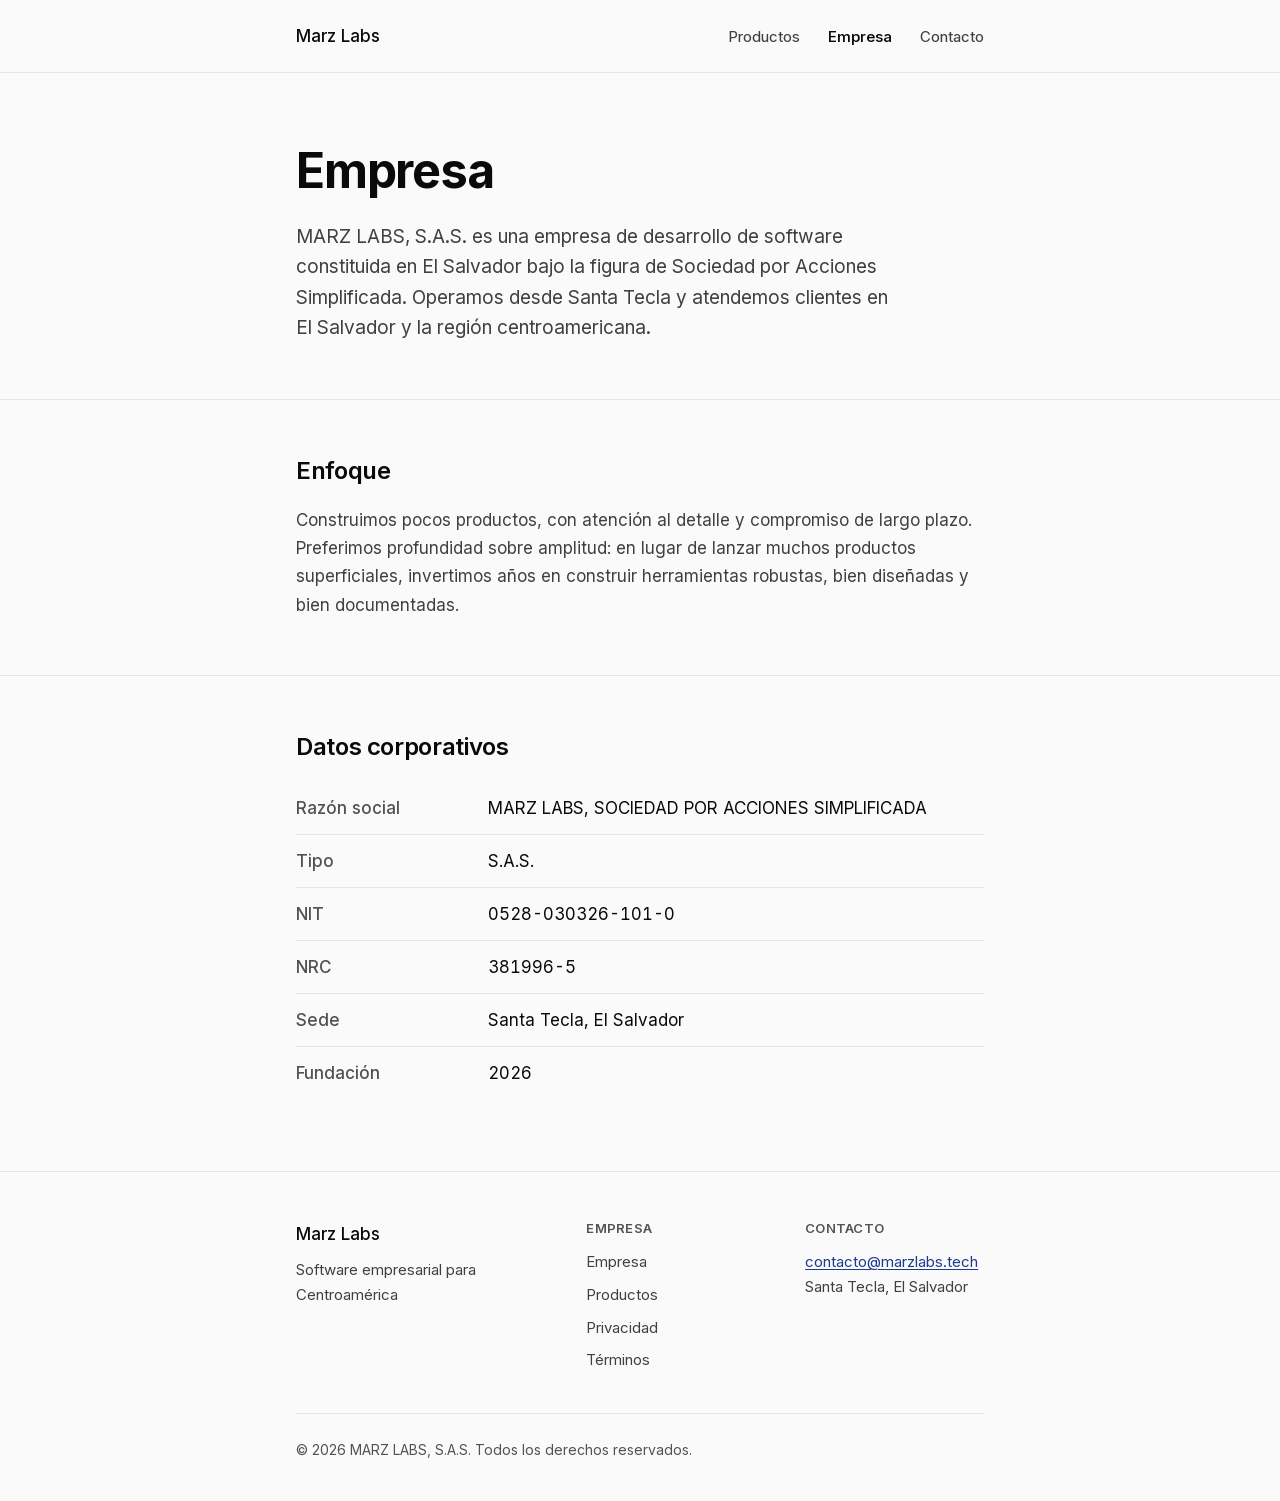
==== company.html @ fd4da70e "Initial commit: sitio corporativo marzlabs.tech Sitio institucional estático de MARZ LABS, S.A.S. — " ====
<!doctype html>
<html lang="es">
<head>
  <meta charset="utf-8">
  <meta name="viewport" content="width=device-width, initial-scale=1">
  <script>document.documentElement.classList.add('js');</script>

  <title>Empresa — Marz Labs</title>
  <meta name="description" content="MARZ LABS, S.A.S. es una empresa de desarrollo de software constituida en El Salvador. Datos corporativos, enfoque y sede en Santa Tecla, La Libertad.">
  <link rel="canonical" href="https://marzlabs.tech/company.html">

  <!-- Open Graph -->
  <meta property="og:type" content="website">
  <meta property="og:site_name" content="Marz Labs">
  <meta property="og:locale" content="es_ES">
  <meta property="og:title" content="Empresa — Marz Labs">
  <meta property="og:description" content="MARZ LABS, S.A.S., empresa de desarrollo de software constituida en El Salvador. Datos corporativos, enfoque y sede en Santa Tecla.">
  <meta property="og:url" content="https://marzlabs.tech/company.html">
  <meta property="og:image" content="https://marzlabs.tech/assets/og-image.png">
  <meta property="og:image:width" content="1200">
  <meta property="og:image:height" content="630">
  <meta property="og:image:alt" content="Marz Labs — Software empresarial para Centroamérica">

  <!-- Twitter -->
  <meta name="twitter:card" content="summary_large_image">
  <meta name="twitter:title" content="Empresa — Marz Labs">
  <meta name="twitter:description" content="MARZ LABS, S.A.S., empresa de desarrollo de software constituida en El Salvador. Datos corporativos, enfoque y sede en Santa Tecla.">
  <meta name="twitter:image" content="https://marzlabs.tech/assets/og-image.png">

  <!-- Iconos -->
  <link rel="icon" href="/favicon.ico" sizes="32x32">
  <link rel="icon" href="/favicon.svg" type="image/svg+xml">
  <link rel="apple-touch-icon" href="/apple-touch-icon.png">

  <!-- Fuente auto-alojada -->
  <link rel="preload" href="/assets/fonts/inter-latin.woff2" as="font" type="font/woff2" crossorigin>
  <link rel="stylesheet" href="/assets/styles.css">
  <meta name="theme-color" content="#fafafa">

  <script src="/assets/menu.js" defer></script>

  <!-- Datos estructurados de organización -->
  <script type="application/ld+json">
  {
    "@context": "https://schema.org",
    "@type": "Organization",
    "name": "MARZ LABS, SOCIEDAD POR ACCIONES SIMPLIFICADA",
    "alternateName": "Marz Labs",
    "url": "https://marzlabs.tech",
    "logo": "https://marzlabs.tech/apple-touch-icon.png",
    "email": "contacto@marzlabs.tech",
    "foundingDate": "2026",
    "founder": { "@type": "Person", "name": "Mario Leonel Juárez Zúniga" },
    "taxID": "0528-030326-101-0",
    "address": {
      "@type": "PostalAddress",
      "addressLocality": "Santa Tecla",
      "addressRegion": "La Libertad",
      "addressCountry": "SV"
    },
    "areaServed": "Centroamérica"
  }
  </script>
</head>
<body>
  <a class="skip-link" href="#main">Saltar al contenido</a>

  <header class="site-header">
    <div class="container">
      <a class="wordmark" href="/">Marz Labs</a>
      <button class="nav-toggle" type="button" aria-expanded="false" aria-controls="primary-nav">
        <span class="bars" aria-hidden="true"></span>
        Menú
      </button>
      <nav class="site-nav" id="primary-nav" aria-label="Navegación principal">
        <ul class="nav-list">
          <li><a href="/products.html">Productos</a></li>
          <li><a href="/company.html" aria-current="page">Empresa</a></li>
          <li><a href="/contact.html">Contacto</a></li>
        </ul>
      </nav>
    </div>
  </header>

  <main id="main">
    <section class="section section-lead">
      <div class="container">
        <h1>Empresa</h1>
        <p class="lead">MARZ LABS, S.A.S. es una empresa de desarrollo de software constituida en El Salvador bajo la figura de Sociedad por Acciones Simplificada. Operamos desde Santa Tecla y atendemos clientes en El Salvador y la región centroamericana.</p>
      </div>
    </section>

    <section class="section">
      <div class="container prose">
        <h2>Enfoque</h2>
        <p>Construimos pocos productos, con atención al detalle y compromiso de largo plazo. Preferimos profundidad sobre amplitud: en lugar de lanzar muchos productos superficiales, invertimos años en construir herramientas robustas, bien diseñadas y bien documentadas.</p>
      </div>
    </section>

    <section class="section">
      <div class="container">
        <h2>Datos corporativos</h2>
        <table class="data-table">
          <caption class="visually-hidden">Datos corporativos de MARZ LABS, S.A.S.</caption>
          <tbody>
            <tr>
              <th scope="row">Razón social</th>
              <td>MARZ LABS, SOCIEDAD POR ACCIONES SIMPLIFICADA</td>
            </tr>
            <tr>
              <th scope="row">Tipo</th>
              <td>S.A.S.</td>
            </tr>
            <tr>
              <th scope="row">NIT</th>
              <td>0528-030326-101-0</td>
            </tr>
            <tr>
              <th scope="row">NRC</th>
              <td>381996-5</td>
            </tr>
            <tr>
              <th scope="row">Sede</th>
              <td>Santa Tecla, El Salvador</td>
            </tr>
            <tr>
              <th scope="row">Fundación</th>
              <td>2026</td>
            </tr>
          </tbody>
        </table>
      </div>
    </section>
  </main>

  <footer class="site-footer">
    <div class="container">
      <div class="footer-grid">
        <div class="footer-col">
          <a class="wordmark" href="/">Marz Labs</a>
          <p>Software empresarial para Centroamérica</p>
        </div>
        <div class="footer-col">
          <h2>Empresa</h2>
          <ul class="footer-links">
            <li><a href="/company.html">Empresa</a></li>
            <li><a href="/products.html">Productos</a></li>
            <li><a href="/privacy.html">Privacidad</a></li>
            <li><a href="/terms.html">Términos</a></li>
          </ul>
        </div>
        <div class="footer-col">
          <h2>Contacto</h2>
          <address>
            <a href="mailto:contacto@marzlabs.tech">contacto@marzlabs.tech</a><br>
            Santa Tecla, El Salvador
          </address>
        </div>
      </div>
      <p class="footer-bottom">© 2026 MARZ LABS, S.A.S. Todos los derechos reservados.</p>
    </div>
  </footer>
</body>
</html>
---- assets/styles.css ----
/* ==========================================================================
   Marz Labs — Hoja de estilos del sitio corporativo
   Plain CSS, sin frameworks ni dependencias en runtime.
   Diseño minimalista: columna centrada, mucho espacio en blanco, mobile-first.
   ========================================================================== */

/* ---- Tipografía: Inter auto-alojada (subconjunto latin, peso variable) ---- */
@font-face {
  font-family: "Inter";
  font-style: normal;
  font-weight: 400 700;          /* eje variable */
  font-display: swap;
  src: url("/assets/fonts/inter-latin.woff2") format("woff2");
}

/* ---- Tokens de diseño ---- */
:root {
  /* Color — paleta minimalista, un único acento (azul medianoche). */
  --bg:           #fafafa;       /* fondo off-white */
  --surface:      #ffffff;       /* tarjetas y superficies elevadas */
  --ink:          #0a0a0a;       /* texto principal (casi negro) */
  --ink-soft:     #404040;       /* texto secundario */
  --ink-muted:    #525252;       /* texto terciario / metadatos (AA sobre --bg) */
  --line:         #e5e5e5;       /* bordes sutiles */
  --line-strong:  #d4d4d4;       /* bordes con más presencia */
  --accent:       #1e3a8a;       /* azul medianoche */
  --accent-strong:#172554;       /* acento en hover / estados activos */

  /* Tipografía */
  --font-sans: "Inter", system-ui, -apple-system, "Segoe UI", Roboto,
               Helvetica, Arial, sans-serif;
  --font-mono: ui-monospace, "SF Mono", "JetBrains Mono", Menlo, Consolas,
               monospace;

  /* Medidas */
  --measure: 46rem;              /* ancho máx. de la columna de contenido (~736px) */
  --pad-x: 1.5rem;               /* padding horizontal en mobile */
}

/* ---- Reset moderno y mínimo ---- */
*,
*::before,
*::after { box-sizing: border-box; }

html {
  -webkit-text-size-adjust: 100%;
  text-size-adjust: 100%;
}

body,
h1, h2, h3, p, ul, ol, figure, table, blockquote { margin: 0; }

body {
  font-family: var(--font-sans);
  font-size: 1.0625rem;          /* 17px base */
  line-height: 1.65;
  color: var(--ink);
  background-color: var(--bg);
  -webkit-font-smoothing: antialiased;
  text-rendering: optimizeLegibility;
}

img,
svg { display: block; max-width: 100%; height: auto; }

/* ---- Enlaces ---- */
a {
  color: var(--accent);
  text-decoration: underline;
  text-decoration-thickness: 1px;
  text-underline-offset: 2px;
  transition: color 0.15s ease;
}
a:hover { color: var(--accent-strong); }

/* Foco visible y coherente para accesibilidad por teclado. */
:focus-visible {
  outline: 2px solid var(--accent);
  outline-offset: 2px;
  border-radius: 2px;
}

/* ---- Utilidades ---- */
.container {
  width: 100%;
  max-width: var(--measure);
  margin-inline: auto;
  padding-inline: var(--pad-x);
}

/* Enlace para saltar al contenido (visible solo al enfocar con teclado). */
.skip-link {
  position: absolute;
  left: 50%;
  transform: translateX(-50%);
  top: -3rem;
  z-index: 100;
  background: var(--ink);
  color: #fff;
  padding: 0.5rem 1rem;
  border-radius: 0 0 6px 6px;
  text-decoration: none;
  transition: top 0.15s ease;
}
.skip-link:focus { top: 0; color: #fff; }

.visually-hidden {
  position: absolute;
  width: 1px; height: 1px;
  padding: 0; margin: -1px;
  overflow: hidden;
  clip: rect(0 0 0 0);
  white-space: nowrap;
  border: 0;
}

/* ==========================================================================
   Encabezado
   ========================================================================== */
.site-header {
  border-bottom: 1px solid var(--line);
  background: var(--bg);
}
.site-header .container {
  display: flex;
  align-items: center;
  justify-content: space-between;
  gap: 1rem;
  min-height: 4.5rem;
}

.wordmark {
  font-size: 1.0625rem;
  font-weight: 500;
  letter-spacing: -0.01em;
  color: var(--ink);
  text-decoration: none;
  white-space: nowrap;
}
.wordmark:hover { color: var(--ink); }

/* Navegación */
.site-nav { display: flex; }
.nav-list {
  display: flex;
  align-items: center;
  gap: 1.75rem;
  list-style: none;
  padding: 0;
  margin: 0;
}
.nav-list a {
  color: var(--ink-soft);
  text-decoration: none;
  font-size: 0.9375rem;
  font-weight: 450;
}
.nav-list a:hover,
.nav-list a[aria-current="page"] { color: var(--ink); }
.nav-list a[aria-current="page"] { font-weight: 550; }

/* Botón de menú (hamburguesa) — oculto en desktop, visible en mobile vía JS. */
.nav-toggle {
  display: none;
  align-items: center;
  gap: 0.5rem;
  background: none;
  border: 1px solid var(--line-strong);
  border-radius: 6px;
  padding: 0.4rem 0.6rem;
  color: var(--ink);
  font: inherit;
  font-size: 0.875rem;
  cursor: pointer;
}
.nav-toggle .bars {
  position: relative;
  width: 18px; height: 2px;
  background: currentColor;
  display: inline-block;
}
.nav-toggle .bars::before,
.nav-toggle .bars::after {
  content: "";
  position: absolute;
  left: 0; width: 18px; height: 2px;
  background: currentColor;
}
.nav-toggle .bars::before { top: -6px; }
.nav-toggle .bars::after  { top: 6px; }

/* ==========================================================================
   Contenido principal
   ========================================================================== */
main { display: block; }

.section { padding-block: 3.5rem; }
.section + .section { border-top: 1px solid var(--line); }

/* La primera sección (hero / encabezado de página) respira más arriba. */
.section-lead { padding-top: 4.5rem; padding-bottom: 3.5rem; }

/* Tipografía de contenido */
h1 {
  font-size: clamp(2rem, 5vw + 1rem, 3rem);
  line-height: 1.1;
  font-weight: 700;
  letter-spacing: -0.025em;
  color: var(--ink);
  text-wrap: balance;
}
h2 {
  font-size: 1.5rem;
  line-height: 1.25;
  font-weight: 600;
  letter-spacing: -0.015em;
  margin-bottom: 1.25rem;
}
h3 {
  font-size: 1.1875rem;
  line-height: 1.3;
  font-weight: 600;
  letter-spacing: -0.01em;
}

p { margin-bottom: 1.1rem; }
p:last-child { margin-bottom: 0; }

/* Párrafo introductorio bajo un h1. */
.lead {
  font-size: 1.1875rem;
  line-height: 1.6;
  color: var(--ink-soft);
  max-width: 38rem;
  margin-top: 1.5rem;
}

/* Etiqueta pequeña sobre los títulos de sección (eyebrow). */
.eyebrow {
  font-family: var(--font-mono);
  font-size: 0.75rem;
  font-weight: 500;
  letter-spacing: 0.08em;
  text-transform: uppercase;
  color: var(--ink-muted);
  margin-bottom: 0.875rem;
}

/* Bloque de prosa (páginas legales y de texto largo). */
.prose p,
.prose ul,
.prose ol { color: var(--ink-soft); }
.prose h2 { margin-top: 2.5rem; color: var(--ink); }
.prose h2:first-child { margin-top: 0; }
.prose h3 { margin-top: 1.75rem; margin-bottom: 0.5rem; color: var(--ink); }
.prose ul,
.prose ol { padding-left: 1.25rem; margin-bottom: 1.1rem; }
.prose li { margin-bottom: 0.4rem; }
.prose a { font-weight: 500; }

/* ---- Enlace de llamada a la acción con flecha ---- */
.cta-link {
  display: inline-flex;
  align-items: baseline;
  gap: 0.4rem;
  font-weight: 500;
  text-decoration: none;
  color: var(--accent);
}
.cta-link::after {
  content: "\2192";              /* → */
  transition: transform 0.15s ease;
}
.cta-link:hover { color: var(--accent-strong); }
.cta-link:hover::after { transform: translateX(3px); }

/* ==========================================================================
   Tarjetas de producto
   ========================================================================== */
.card-list {
  list-style: none;
  padding: 0;
  margin: 0;
  display: grid;
  gap: 1.25rem;
}
.product-card {
  background: var(--surface);
  border: 1px solid var(--line);
  border-radius: 12px;
  padding: 1.75rem;
}
.product-card h3 { margin-bottom: 0.625rem; }
.product-card p { color: var(--ink-soft); }
.product-card .card-cta { margin-top: 1.25rem; }

/* Lista de stack técnico (etiquetas monoespaciadas discretas). */
.tech-list {
  list-style: none;
  display: flex;
  flex-wrap: wrap;
  gap: 0.5rem;
  padding: 0;
  margin: 1.25rem 0 0;
}
.tech-list li {
  font-family: var(--font-mono);
  font-size: 0.75rem;
  color: var(--ink-muted);
  background: var(--bg);
  border: 1px solid var(--line);
  border-radius: 5px;
  padding: 0.2rem 0.55rem;
}

/* ==========================================================================
   Tabla de datos corporativos
   ========================================================================== */
.data-table {
  width: 100%;
  border-collapse: collapse;
  font-variant-numeric: tabular-nums;
  margin-top: 0.5rem;
}
.data-table th,
.data-table td {
  text-align: left;
  vertical-align: top;
  padding: 0.75rem 0;
  border-bottom: 1px solid var(--line);
}
.data-table th {
  font-weight: 500;
  color: var(--ink-muted);
  width: 12rem;
  padding-right: 1.5rem;
}
.data-table td { color: var(--ink); }
.data-table tr:last-child th,
.data-table tr:last-child td { border-bottom: none; }

/* ==========================================================================
   Bloques de contacto / direcciones
   ========================================================================== */
.contact-group { margin-bottom: 2rem; }
.contact-group:last-child { margin-bottom: 0; }
.contact-group h2 { font-size: 1.125rem; margin-bottom: 0.5rem; }
.contact-group address {
  font-style: normal;
  color: var(--ink-soft);
  line-height: 1.7;
}

/* ==========================================================================
   Pie de página
   ========================================================================== */
.site-footer {
  border-top: 1px solid var(--line);
  margin-top: 1rem;
  padding-block: 3rem 2.5rem;
  font-size: 0.9375rem;
}
.footer-grid {
  display: grid;
  grid-template-columns: 1.4fr 1fr 1fr;
  gap: 2.5rem;
}
.footer-col h2 {
  font-size: 0.8125rem;
  font-weight: 600;
  letter-spacing: 0.02em;
  text-transform: uppercase;
  color: var(--ink-muted);
  margin-bottom: 0.875rem;
}
.footer-col .wordmark { display: inline-block; margin-bottom: 0.625rem; }
.footer-col p { color: var(--ink-soft); margin-bottom: 0.25rem; }
.footer-links {
  list-style: none;
  padding: 0; margin: 0;
  display: grid;
  gap: 0.5rem;
}
.footer-links a {
  color: var(--ink-soft);
  text-decoration: none;
}
.footer-links a:hover { color: var(--ink); }
.footer-col address {
  font-style: normal;
  color: var(--ink-soft);
}
.footer-bottom {
  margin-top: 2.5rem;
  padding-top: 1.5rem;
  border-top: 1px solid var(--line);
  color: var(--ink-muted);
  font-size: 0.875rem;
}

/* ==========================================================================
   Responsive
   ========================================================================== */
@media (max-width: 40rem) {
  /* Con JS activo, la navegación se colapsa tras el botón hamburguesa. */
  .js .nav-toggle { display: inline-flex; }
  .js .site-nav {
    display: none;
    position: absolute;
    left: 0; right: 0;
    top: 4.5rem;
    background: var(--bg);
    border-bottom: 1px solid var(--line);
    padding: 0.5rem var(--pad-x) 1rem;
    z-index: 50;
  }
  .js .site-header { position: relative; }
  .js .site-nav.is-open { display: block; }
  .js .nav-list {
    flex-direction: column;
    align-items: flex-start;
    gap: 0;
  }
  .js .nav-list li { width: 100%; }
  .js .nav-list a {
    display: block;
    width: 100%;
    padding: 0.75rem 0;
    border-bottom: 1px solid var(--line);
    font-size: 1rem;
  }
  .js .nav-list li:last-child a { border-bottom: none; }

  .footer-grid { grid-template-columns: 1fr; gap: 2rem; }
  .data-table th { width: 9rem; padding-right: 1rem; }
  .section { padding-block: 2.75rem; }
  .section-lead { padding-top: 3rem; padding-bottom: 2.5rem; }
}

/* Sin JS: la navegación siempre es visible (sin hamburguesa). */
@media (max-width: 26rem) {
  :root { --pad-x: 1.25rem; }
}

/* Respeta la preferencia de movimiento reducido. */
@media (prefers-reduced-motion: reduce) {
  *,
  *::before,
  *::after {
    transition-duration: 0.01ms !important;
    animation-duration: 0.01ms !important;
  }
}
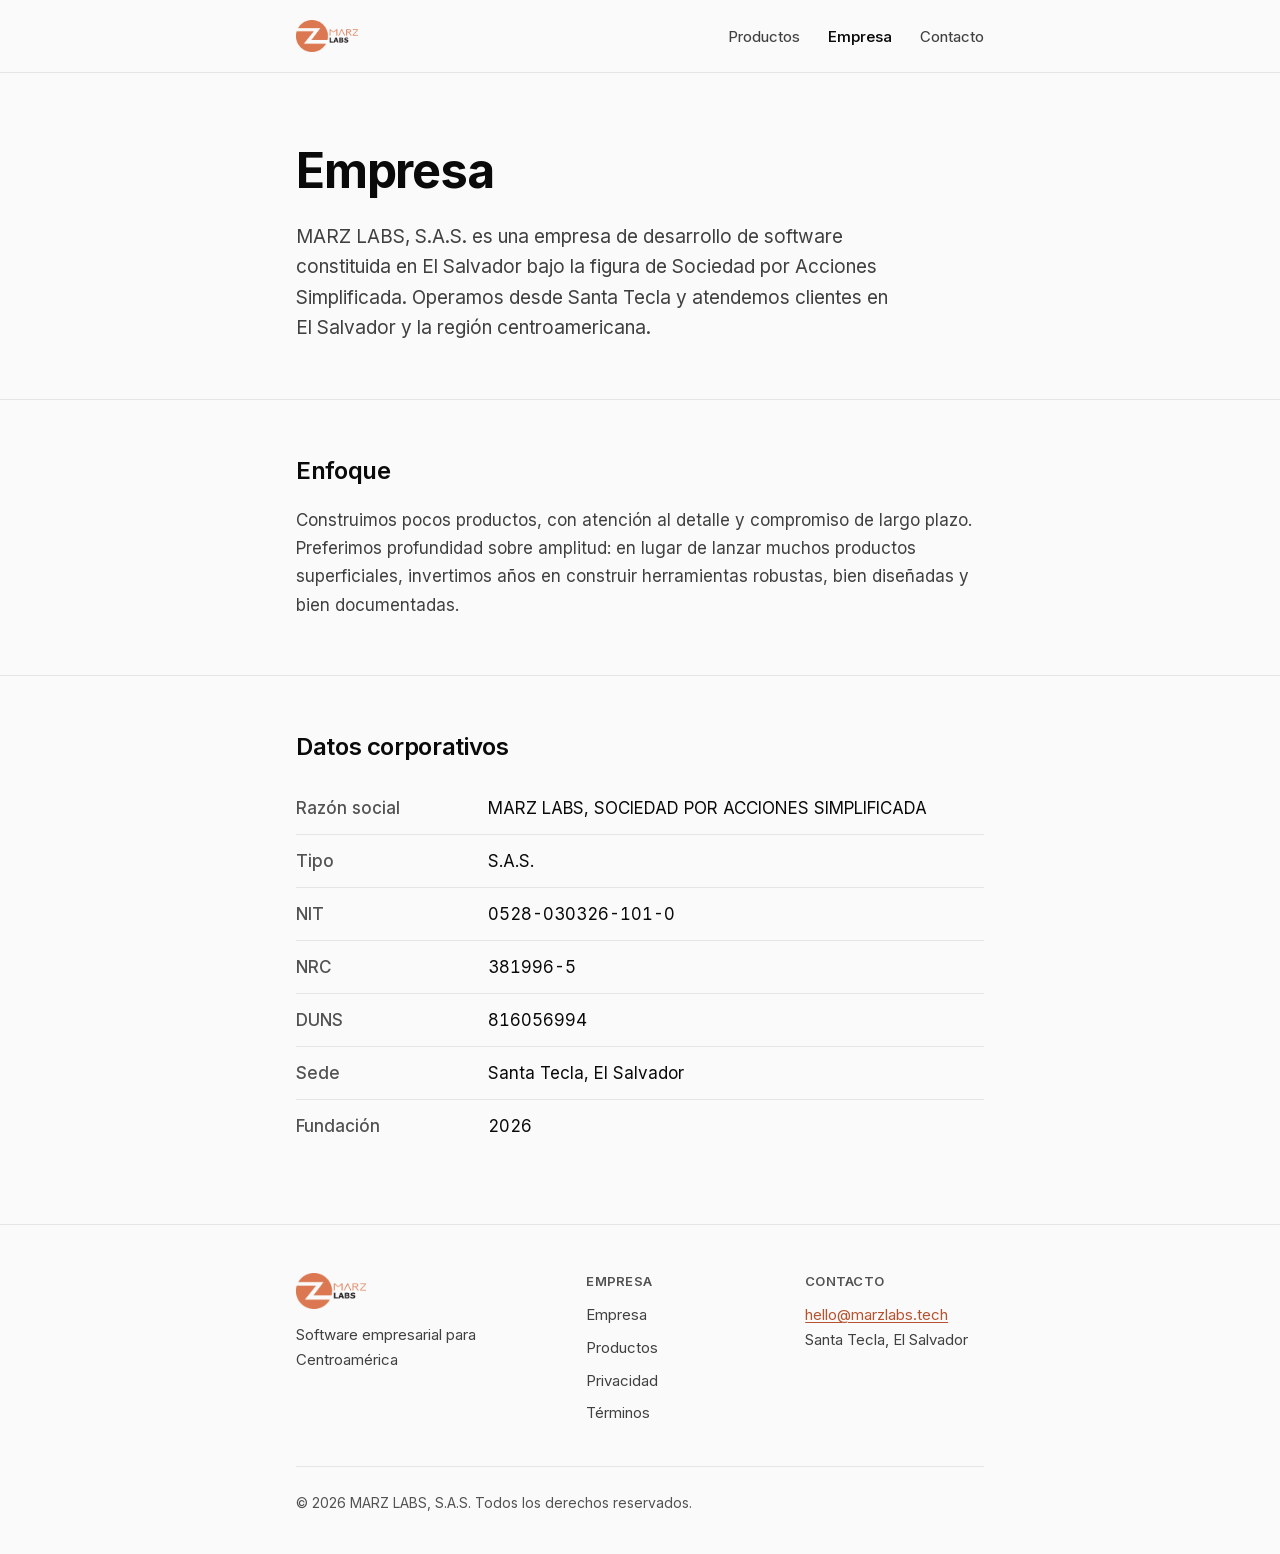
==== commit 3cc7afa2: "Integrar logo de marca, alinear paleta y actualizar datos corporativos - Logo horizontal (assets/log" ====
--- a/company.html
+++ b/company.html
@@ -29,7 +29,6 @@
 
   <!-- Iconos -->
   <link rel="icon" href="/favicon.ico" sizes="32x32">
-  <link rel="icon" href="/favicon.svg" type="image/svg+xml">
   <link rel="apple-touch-icon" href="/apple-touch-icon.png">
 
   <!-- Fuente auto-alojada -->
@@ -48,10 +47,11 @@
     "alternateName": "Marz Labs",
     "url": "https://marzlabs.tech",
     "logo": "https://marzlabs.tech/apple-touch-icon.png",
-    "email": "contacto@marzlabs.tech",
+    "email": "hello@marzlabs.tech",
     "foundingDate": "2026",
     "founder": { "@type": "Person", "name": "Mario Leonel Juárez Zúniga" },
     "taxID": "0528-030326-101-0",
+    "duns": "816056994",
     "address": {
       "@type": "PostalAddress",
       "addressLocality": "Santa Tecla",
@@ -67,7 +67,7 @@
 
   <header class="site-header">
     <div class="container">
-      <a class="wordmark" href="/">Marz Labs</a>
+      <a class="brand" href="/"><img src="/assets/logo.png" alt="Marz Labs" width="698" height="360"></a>
       <button class="nav-toggle" type="button" aria-expanded="false" aria-controls="primary-nav">
         <span class="bars" aria-hidden="true"></span>
         Menú
@@ -120,6 +120,10 @@
               <td>381996-5</td>
             </tr>
             <tr>
+              <th scope="row">DUNS</th>
+              <td>816056994</td>
+            </tr>
+            <tr>
               <th scope="row">Sede</th>
               <td>Santa Tecla, El Salvador</td>
             </tr>
@@ -137,7 +141,7 @@
     <div class="container">
       <div class="footer-grid">
         <div class="footer-col">
-          <a class="wordmark" href="/">Marz Labs</a>
+          <a class="brand" href="/"><img src="/assets/logo.png" alt="Marz Labs" width="698" height="360"></a>
           <p>Software empresarial para Centroamérica</p>
         </div>
         <div class="footer-col">
@@ -152,7 +156,7 @@
         <div class="footer-col">
           <h2>Contacto</h2>
           <address>
-            <a href="mailto:contacto@marzlabs.tech">contacto@marzlabs.tech</a><br>
+            <a href="mailto:hello@marzlabs.tech">hello@marzlabs.tech</a><br>
             Santa Tecla, El Salvador
           </address>
         </div>
--- a/assets/styles.css
+++ b/assets/styles.css
@@ -23,8 +23,9 @@
   --ink-muted:    #525252;       /* texto terciario / metadatos (AA sobre --bg) */
   --line:         #e5e5e5;       /* bordes sutiles */
   --line-strong:  #d4d4d4;       /* bordes con más presencia */
-  --accent:       #1e3a8a;       /* azul medianoche */
-  --accent-strong:#172554;       /* acento en hover / estados activos */
+  --accent:        #db7851;      /* terracota de marca (logo); solo gráficos/decorativo */
+  --accent-ink:    #b5532f;      /* terracota accesible para texto y enlaces (AA sobre --bg) */
+  --accent-strong: #8f3f22;      /* acento en hover / estados activos */
 
   /* Tipografía */
   --font-sans: "Inter", system-ui, -apple-system, "Segoe UI", Roboto,
@@ -65,7 +66,7 @@
 
 /* ---- Enlaces ---- */
 a {
-  color: var(--accent);
+  color: var(--accent-ink);
   text-decoration: underline;
   text-decoration-thickness: 1px;
   text-underline-offset: 2px;
@@ -75,7 +76,7 @@
 
 /* Foco visible y coherente para accesibilidad por teclado. */
 :focus-visible {
-  outline: 2px solid var(--accent);
+  outline: 2px solid var(--accent-ink);
   outline-offset: 2px;
   border-radius: 2px;
 }
@@ -129,15 +130,16 @@
   min-height: 4.5rem;
 }
 
-.wordmark {
-  font-size: 1.0625rem;
-  font-weight: 500;
-  letter-spacing: -0.01em;
-  color: var(--ink);
+.brand {
+  display: inline-flex;
+  align-items: center;
   text-decoration: none;
-  white-space: nowrap;
-}
-.wordmark:hover { color: var(--ink); }
+}
+.brand img {
+  display: block;
+  height: 2rem;            /* 32px */
+  width: auto;
+}
 
 /* Navegación */
 .site-nav { display: flex; }
@@ -265,7 +267,7 @@
   gap: 0.4rem;
   font-weight: 500;
   text-decoration: none;
-  color: var(--accent);
+  color: var(--accent-ink);
 }
 .cta-link::after {
   content: "\2192";              /* → */
@@ -373,7 +375,8 @@
   color: var(--ink-muted);
   margin-bottom: 0.875rem;
 }
-.footer-col .wordmark { display: inline-block; margin-bottom: 0.625rem; }
+.footer-col .brand { display: inline-flex; margin-bottom: 0.875rem; }
+.footer-col .brand img { height: 2.25rem; }   /* 36px */
 .footer-col p { color: var(--ink-soft); margin-bottom: 0.25rem; }
 .footer-links {
   list-style: none;
@@ -431,6 +434,7 @@
   }
   .js .nav-list li:last-child a { border-bottom: none; }
 
+  .site-header .brand img { height: 1.875rem; }   /* 30px */
   .footer-grid { grid-template-columns: 1fr; gap: 2rem; }
   .data-table th { width: 9rem; padding-right: 1rem; }
   .section { padding-block: 2.75rem; }
